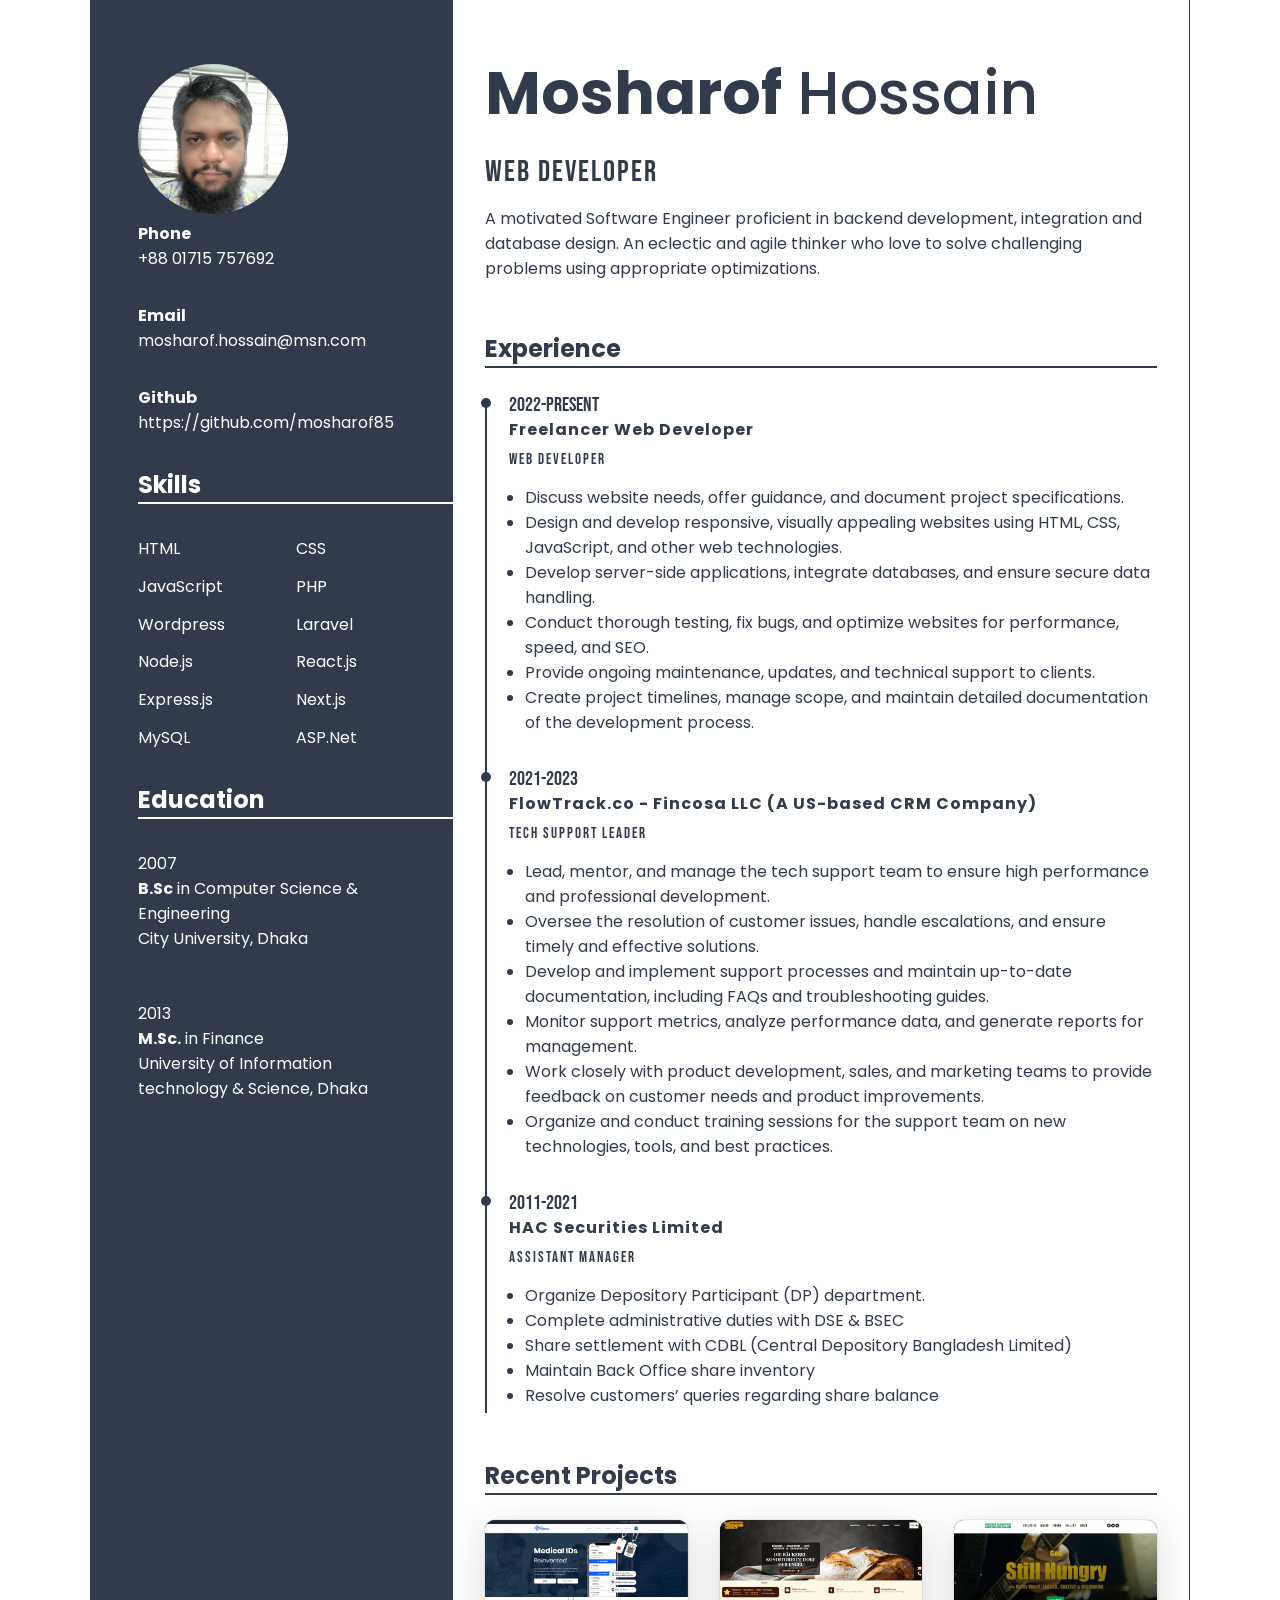
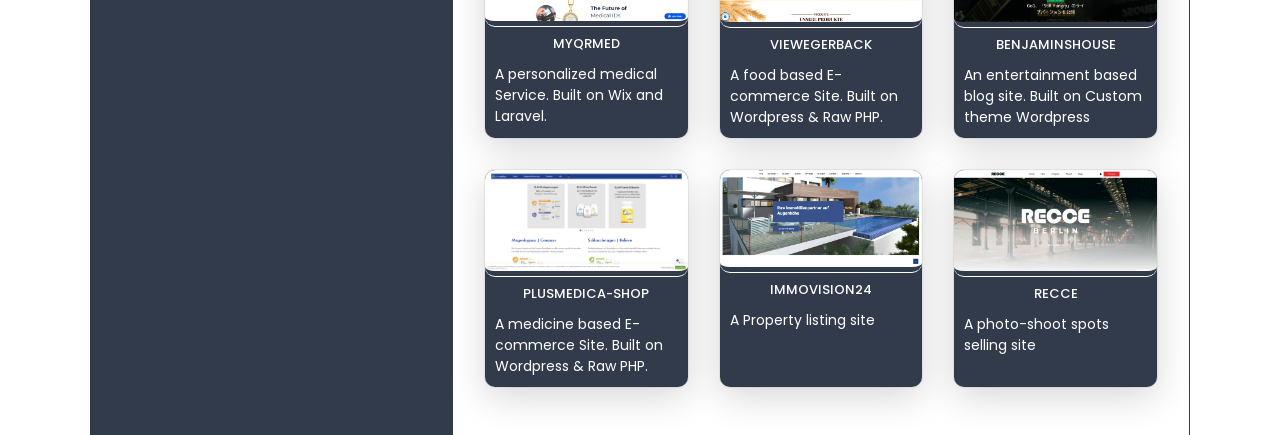
==== index.html @ b4b358ef "Add files via upload" ====
<!doctype html>
<html lang="en">
<head>
    <meta charset="UTF-8">
    <meta name="viewport"
          content="width=device-width, user-scalable=no, initial-scale=1.0, maximum-scale=1.0, minimum-scale=1.0">
    <meta http-equiv="X-UA-Compatible" content="ie=edge">
    <title>Mosharof Hossain || Resume</title>
    <link rel="stylesheet" href="./style.css">
    <link href="https://fonts.googleapis.com/css2?family=Poppins:ital,wght@0,100;0,200;0,300;0,400;0,500;0,600;0,700;0,800;0,900;1,100;1,200;1,300;1,400;1,500;1,600;1,700;1,800;1,900&display=swap" rel="stylesheet">
    <link href="https://fonts.googleapis.com/css2?family=Bebas+Neue&display=swap" rel="stylesheet">
</head>
<body>

<div class="container flex">
    <div class="left-block t-color-left">
        <div class="profile">
            <img src="./profile.jpg" alt="">
        </div>
        <div class="block ">
            <h4>Phone</h4>
            <a href="tel:+88 01715 757692">+88 01715 757692</a>
        </div>

        <div class="block ">
            <h4>Email</h4>
            <a href="mailto:mosharof.hossain@msn.com">mosharof.hossain@msn.com</a>
        </div>

        <div class="block ">
            <h4>Github</h4>
            <a href="https://github.com/mosharof85">https://github.com/mosharof85</a>
        </div>

        <div class="block big">
            <h2>Skills</h2>
            <div class="skills">
                <p>HTML</p>
                <p>CSS</p>
                <p>JavaScript</p>
                <p>PHP</p>
                <p>Wordpress</p>
                <p>Laravel</p>
                <p>Node.js</p>
                <p>React.js</p>
                <p>Express.js</p>
                <p>Next.js</p>
                <p>MySQL</p>
                <p>ASP.Net</p>
            </div>
        </div>

        <div class="block big">
            <h2>Education</h2>

            <div class="education">
                <p>2007</p>
                <p> <span class="bold">B.Sc</span><span> in Computer Science & Engineering</span></p>
                <p>City University, Dhaka</p>

                <br/>
                <br/>

                <p>2013</p>
                <p><span class="bold">M.Sc.</span> <span> in Finance</span></p>
                <p>University of Information technology & Science, Dhaka</p>
            </div>
        </div>
    </div>
    <div class="right-block">
        <div class="personal">
            <h1 class="name"><span class="bold">Mosharof</span><span class="light"> Hossain</span></h1>
            <p class="job">Web Developer</p>
            <p class="info">
                A motivated Software Engineer proficient in backend development, integration and database design. An eclectic and agile thinker who love to solve challenging problems using appropriate optimizations.
            </p>
        </div>

        <br>
        <br>
        <div class="experience">
            <h2 class="double-border">Experience</h2>
            <br>
            <div class="timeline">
                <div class="item">
                    <p class="year">2022-Present</p>
                    <p class="company">Freelancer Web Developer</p>
                    <p class="job">Web Developer</p>
                    <ul>
                        <li>Discuss website needs, offer guidance, and document project specifications.</li>
                        <li>Design and develop responsive, visually appealing websites using HTML, CSS, JavaScript, and other web technologies.</li>
                        <li>Develop server-side applications, integrate databases, and ensure secure data handling.</li>
                        <li>Conduct thorough testing, fix bugs, and optimize websites for performance, speed, and SEO.</li>
                        <li>Provide ongoing maintenance, updates, and technical support to clients.</li>
                        <li>Create project timelines, manage scope, and maintain detailed documentation of the development process.</li>
                    </ul>
                </div>
                <div class="item">
                    <p class="year">2021-2023</p>
                    <p class="company">FlowTrack.co - Fincosa LLC (A US-based CRM Company)</p>
                    <p class="job">Tech Support Leader</p>
                    <ul>
                        <li>Lead, mentor, and manage the tech support team to ensure high performance and professional development.</li>
                        <li>Oversee the resolution of customer issues, handle escalations, and ensure timely and effective solutions.</li>
                        <li>Develop and implement support processes and maintain up-to-date documentation, including FAQs and troubleshooting guides.</li>
                        <li>Monitor support metrics, analyze performance data, and generate reports for management.</li>
                        <li>Work closely with product development, sales, and marketing teams to provide feedback on customer needs and product improvements.</li>
                        <li>Organize and conduct training sessions for the support team on new technologies, tools, and best practices.</li>
                    </ul>
                </div>
                <div class="item">
                    <p class="year">2011-2021</p>
                    <p class="company">HAC Securities Limited</p>
                    <p class="job">Assistant Manager</p>
                    <ul>
                        <li>Organize Depository Participant (DP) department.</li>
                        <li>Complete administrative duties with DSE & BSEC</li>
                        <li>Share settlement with CDBL (Central Depository Bangladesh Limited)</li>
                        <li>Maintain Back Office share inventory</li>
                        <li>Resolve customers’ queries regarding share balance</li>
                    </ul>
                </div>
            </div>
        </div>

        <br>
        <br>
        <div class="projects">
            <h2 class="double-border">Recent Projects</h2>
            <br>
            <div class="samples">
                <div class="item">
                    <img src="./sample1.png" alt="">
                    <a href="https://www.myqrmed.com.au/">MyQRMed</a>
                    <p>A personalized medical Service. Built on Wix and Laravel.</p>
                </div>
                <div class="item">
                    <img src="./sample2.png" alt="">
                    <a href="https://viewegerback.de/">ViewegerBack</a>
                    <p>A food based E-commerce Site. Built on Wordpress & Raw PHP.</p>
                </div>
                <div class="item">
                    <img src="./sample3.png" alt="">
                    <a href="https://benjaminshouse.com/">BenjaminsHouse</a>
                    <p>An entertainment based blog site. Built on Custom theme Wordpress</p>
                </div>
                <div class="item">
                    <img src="./sample4.png" alt="">
                    <a href="https://plusmedica-shop.ch/">Plusmedica-Shop</a>
                    <p>A medicine based E-commerce Site. Built on Wordpress & Raw PHP.</p>
                </div>
                <div class="item">
                    <img src="./sample5.png" alt="">
                    <a href="https://www.immovision24.eu/">Immovision24</a>
                    <p>A Property listing site</p>
                </div>
                <div class="item">
                    <img src="./sample6.png" alt="">
                    <a href="https://p1.w-lu.de/">RECCE</a>
                    <p>A photo-shoot spots selling site</p>
                </div>
            </div>
        </div>
    </div>
</div>
</body>
</html>
---- style.css ----
:root{
    --color-primary: #ffffff;
    --color-secondary: #323B4C;
    --alt-font:"Bebas Neue", sans-serif;
}

*,:before,:after{
    margin: 0;
    padding: 0;
    box-sizing: border-box;
}

.container{
    width: 100%;
    max-width: 1100px;
    margin: 0 auto;
    font-family: "Poppins", sans-serif;
}

.flex{
    display: flex;
}

.t-color-left{
    color: var(--color-primary);
}

a{
    color: inherit;
    text-decoration: none;
}

.bold{
    font-weight: bold;
}

.light{
    font-weight: 500;
}


.t-color-right{
    color: var(--color-secondary);
}


.left-block{
    width: 33%;
    background-color: var(--color-secondary);
    padding: 4rem 0 4rem 3rem;

}


.left-block .block:not(:last-of-type){
    margin-bottom: 2rem;
}

.left-block .block.big h2{
    border-bottom: 2px solid #ffffff;
    margin-bottom: 2rem;
}

.left-block .block.big .skills{
    display: grid;
    grid-template-columns: 1fr 1fr;
    grid-row-gap: .8rem;
}

.left-block .block.big .education{
    padding-right: 2rem;
}

.profile img{
    height: 150px;
    width: 150px;
    object-fit: cover;
    object-position: center top;
    border-radius: 50%;
}

.right-block{
    width: 67%;
    padding: 3rem 2rem ;
    color: var(--color-secondary);
    border-right: 1px solid var(--color-secondary);
}

.double-border{
    border-bottom: 2px double var(--color-secondary);
}

.personal .name{
    font-size: 60px;
}

.personal .job{
    font-family: var(--alt-font);
    font-size: 30px;
    letter-spacing: 2px;
    padding: 1rem 0;
}

.timeline{
    position: relative;
    padding-left: 1.5rem;
}

.timeline:before{
    content: '';
    width: 2px;
    height: 100%;
    position: absolute;
    left: 0;
    top: 5px;
    display: inline-block;
    background-color: var(--color-secondary);
}

.timeline .item{
    position: relative;
}

.timeline .item:not(:last-child){
    margin-bottom: 2rem;
}

.timeline .item::before{
    content: '';
    width: 10px;
    height: 10px;
    border-radius: 50%;
    position: absolute;
    left: calc(-1.5rem - 4px);
    top: 5px;
    display: inline-block;
    background-color: var(--color-secondary);
}

.timeline .item .year{
    font-family: var(--alt-font);
    font-size: 20px;
}

.timeline .item .company{
    font-weight: bold;
    letter-spacing: 1px;
    margin-bottom: .5rem;
}

.timeline .item .job{
    font-family: var(--alt-font);
    font-size: 15px;
    letter-spacing: 2px;
    margin-bottom: 1rem;
}

.timeline .item ul{
    padding-left: 1rem;
}

.projects .samples{
    display: grid;
    grid-template-columns: 1fr 1fr 1fr;
    grid-gap: 2rem;
}

.projects .samples .item{
    background-color: var(--color-secondary);
    color: var(--color-primary);
    border-radius: 10px;
    box-shadow: rgba(0, 0, 0, 0.16) 0px 10px 36px 0px, rgba(0, 0, 0, 0.06) 0px 0px 0px 1px;
}

.projects .samples .item img{
    width: 100%;
    border-radius: 10px;
    padding-bottom: 5px;
    border-bottom: 1px solid var(--color-primary);
}

.projects .samples .item a{
    font-size: 13px;
    font-weight: 500;
    text-transform: uppercase;
    text-align: center;
    display: block;
}

.projects .samples .item p{
    font-size: 14px;
    padding: 10px;
}
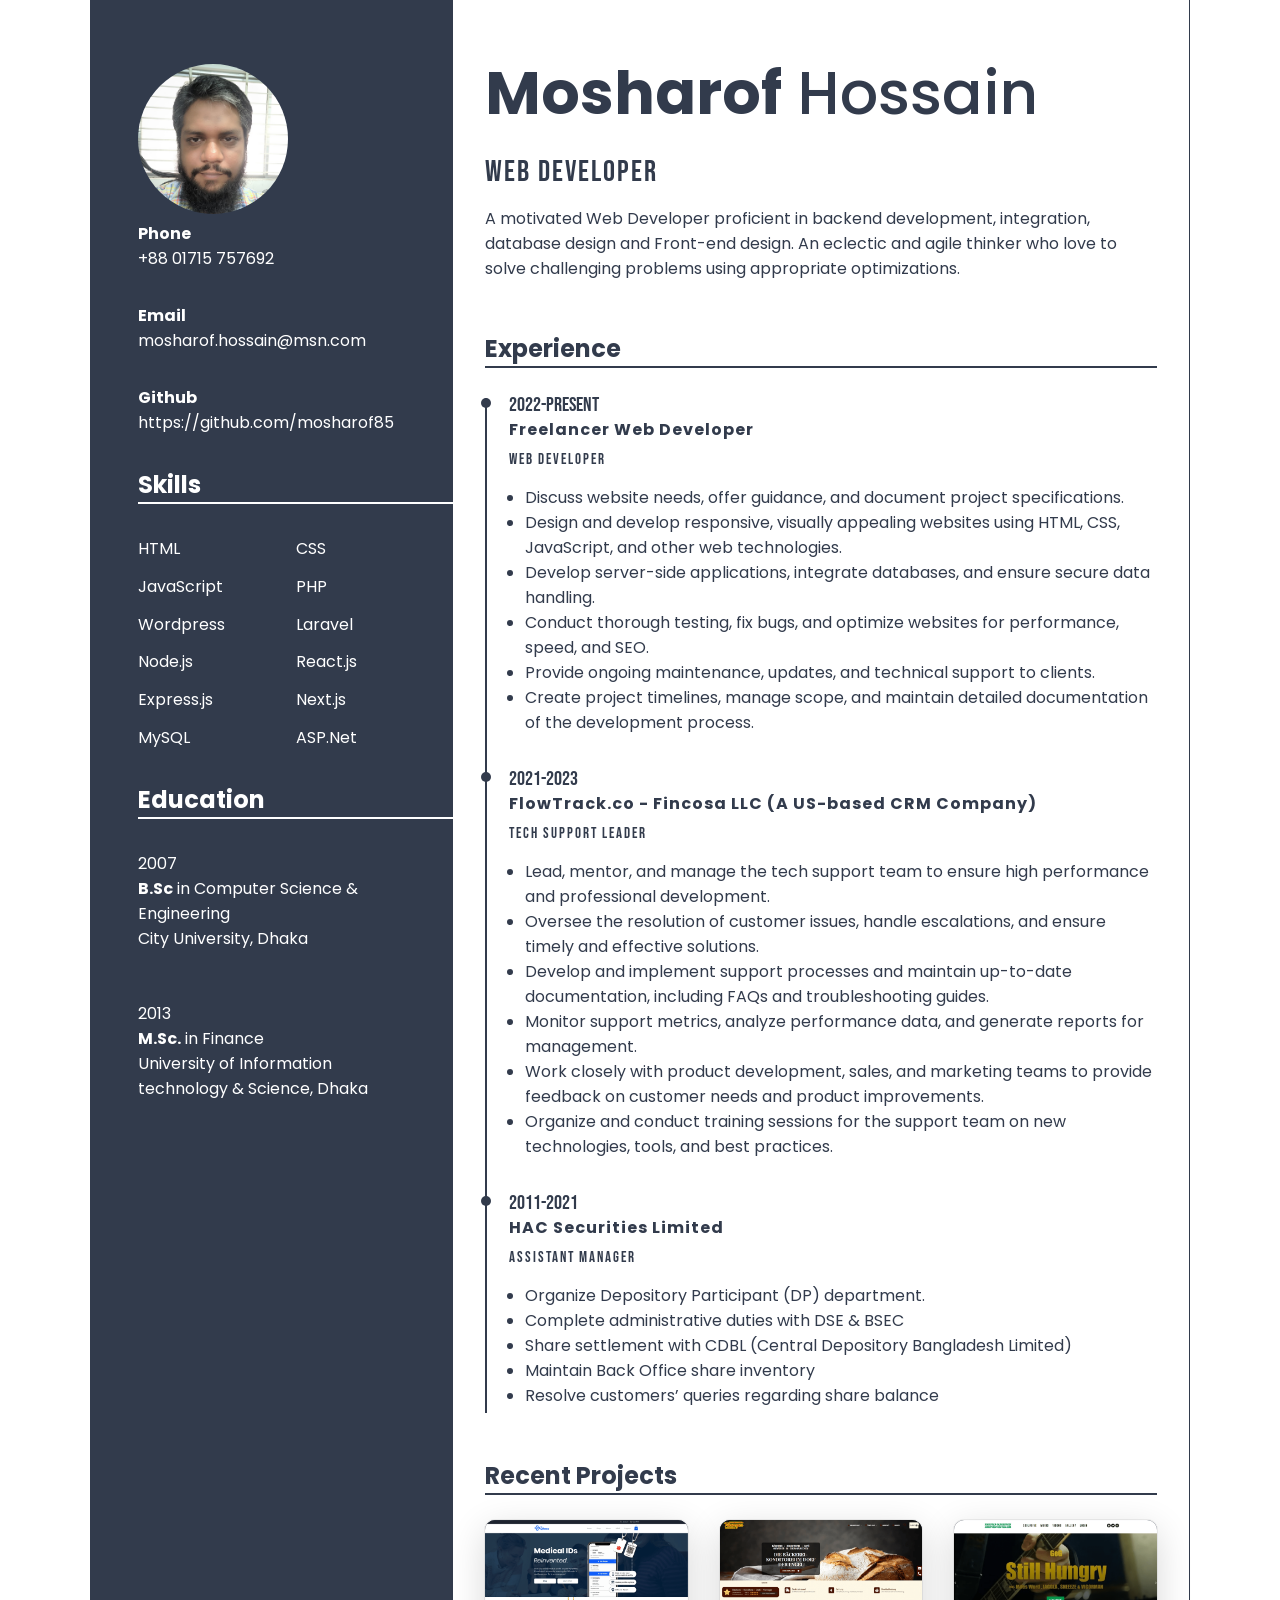
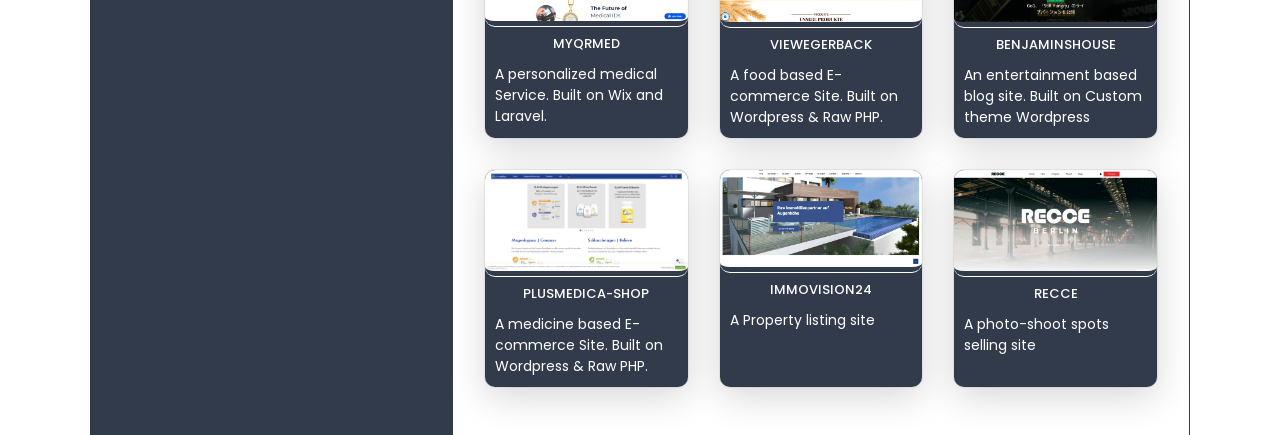
==== commit c3351342: "Add files via upload" ====
--- a/index.html
+++ b/index.html
@@ -5,6 +5,7 @@
     <meta name="viewport"
           content="width=device-width, user-scalable=no, initial-scale=1.0, maximum-scale=1.0, minimum-scale=1.0">
     <meta http-equiv="X-UA-Compatible" content="ie=edge">
+    <link rel="icon" type="image/png" href="./cv.png" />
     <title>Mosharof Hossain || Resume</title>
     <link rel="stylesheet" href="./style.css">
     <link href="https://fonts.googleapis.com/css2?family=Poppins:ital,wght@0,100;0,200;0,300;0,400;0,500;0,600;0,700;0,800;0,900;1,100;1,200;1,300;1,400;1,500;1,600;1,700;1,800;1,900&display=swap" rel="stylesheet">
@@ -17,6 +18,13 @@
         <div class="profile">
             <img src="./profile.jpg" alt="">
         </div>
+
+        <div class="block hide-desktop">
+            <div class="personal">
+                <p class="name"><span class="bold">Mosharof</span><span> Hossain</span></p>
+            </div>
+        </div>
+
         <div class="block ">
             <h4>Phone</h4>
             <a href="tel:+88 01715 757692">+88 01715 757692</a>
@@ -72,7 +80,7 @@
             <h1 class="name"><span class="bold">Mosharof</span><span class="light"> Hossain</span></h1>
             <p class="job">Web Developer</p>
             <p class="info">
-                A motivated Software Engineer proficient in backend development, integration and database design. An eclectic and agile thinker who love to solve challenging problems using appropriate optimizations.
+                A motivated Web Developer proficient in backend development, integration, database design and Front-end design. An eclectic and agile thinker who love to solve challenging problems using appropriate optimizations.
             </p>
         </div>
 
--- a/style.css
+++ b/style.css
@@ -17,6 +17,12 @@
     font-family: "Poppins", sans-serif;
 }
 
+@media screen and (max-width: 767px){
+    .container{
+        flex-direction: column;
+    }
+}
+
 .flex{
     display: flex;
 }
@@ -43,12 +49,24 @@
     color: var(--color-secondary);
 }
 
+@media screen and (min-width: 768px) {
+    .hide-desktop{
+        display: none;
+    }
+}
+
 
 .left-block{
     width: 33%;
     background-color: var(--color-secondary);
     padding: 4rem 0 4rem 3rem;
 
+}
+
+@media screen and (max-width: 767px){
+    .left-block{
+        width: 100%;
+    }
 }
 
 
@@ -86,12 +104,24 @@
     border-right: 1px solid var(--color-secondary);
 }
 
+@media screen and (max-width: 767px){
+    .right-block{
+        width: 100%;
+    }
+}
+
 .double-border{
     border-bottom: 2px double var(--color-secondary);
 }
 
 .personal .name{
     font-size: 60px;
+}
+
+@media screen and (max-width: 767px){
+    .personal .name{
+        font-size: 8vw;
+    }
 }
 
 .personal .job{
@@ -99,6 +129,12 @@
     font-size: 30px;
     letter-spacing: 2px;
     padding: 1rem 0;
+}
+
+@media screen and (max-width: 767px){
+    .personal .job{
+        font-size: 7vw;
+    }
 }
 
 .timeline{
@@ -165,6 +201,12 @@
     grid-gap: 2rem;
 }
 
+@media screen and (max-width: 767px){
+    .projects .samples{
+        grid-template-columns: 1fr;
+    }
+}
+
 .projects .samples .item{
     background-color: var(--color-secondary);
     color: var(--color-primary);
@@ -174,6 +216,7 @@
 
 .projects .samples .item img{
     width: 100%;
+    height: auto;
     border-radius: 10px;
     padding-bottom: 5px;
     border-bottom: 1px solid var(--color-primary);
